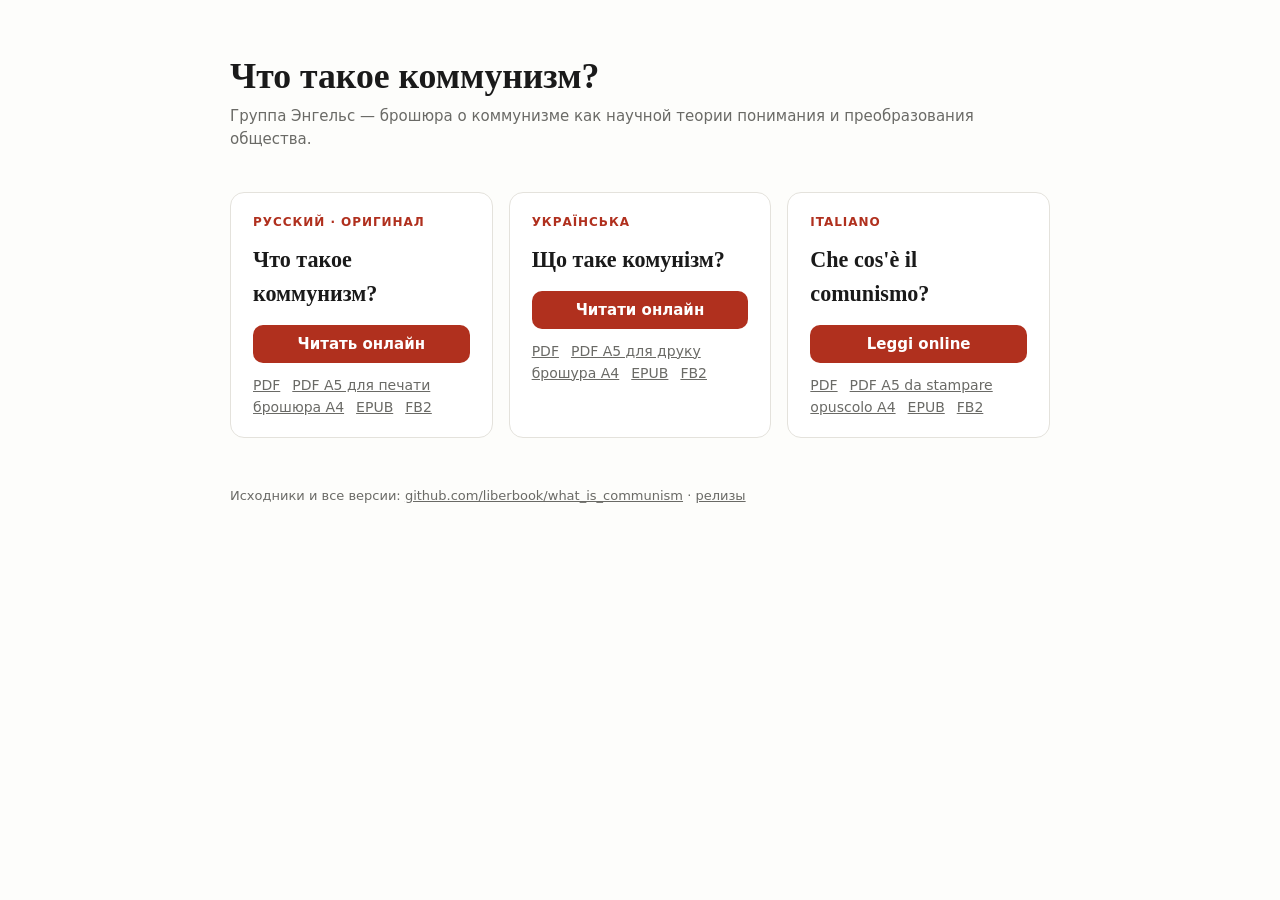
==== site/index.html @ a82dee17 "init" ====
<!doctype html>
<html lang="ru">
<head>
<meta charset="utf-8">
<meta name="viewport" content="width=device-width, initial-scale=1">
<title>Что такое коммунизм? · Що таке комунізм? · Che cos'è il comunismo?</title>
<meta name="description" content="Брошюра «Что такое коммунизм?» на русском, украинском и итальянском: читать онлайн, скачать PDF, EPUB, FB2.">
<style>
  :root { color-scheme: light dark; --bg: #fdfdfb; --ink: #1a1a1a; --muted: #6a6a66; --line: #e4e2dc; --card: #ffffff; --accent: #b0301e; }
  @media (prefers-color-scheme: dark) { :root { --bg: #151514; --ink: #ecebe6; --muted: #a3a29c; --line: #2e2d2a; --card: #1d1c1a; --accent: #e0654e; } }
  * { box-sizing: border-box; }
  body { margin: 0; background: var(--bg); color: var(--ink); font: 17px/1.55 Georgia, "PT Serif", "Times New Roman", serif; }
  main { max-width: 860px; margin: 0 auto; padding: 56px 20px 64px; }
  h1 { font-size: 2.1em; line-height: 1.15; margin: 0 0 8px; }
  .sub { color: var(--muted); margin: 0 0 40px; font-family: system-ui, sans-serif; font-size: 15px; }
  .grid { display: grid; grid-template-columns: repeat(auto-fit, minmax(240px, 1fr)); gap: 16px; }
  .card { background: var(--card); border: 1px solid var(--line); border-radius: 14px; padding: 22px; display: flex; flex-direction: column; gap: 14px; }
  .card h2 { margin: 0; font-size: 1.3em; }
  .lang { font: 600 12px system-ui, sans-serif; letter-spacing: .08em; text-transform: uppercase; color: var(--accent); }
  .read { display: inline-block; text-align: center; padding: 10px 14px; border-radius: 10px; background: var(--accent); color: #fff; text-decoration: none; font: 600 15px system-ui, sans-serif; }
  .files { display: flex; flex-wrap: wrap; gap: 6px 12px; font: 14px system-ui, sans-serif; }
  .files a { color: var(--muted); }
  footer { margin-top: 48px; color: var(--muted); font: 13px/1.5 system-ui, sans-serif; }
  footer a { color: var(--muted); }
</style>
</head>
<body>
<main>
  <h1>Что такое коммунизм?</h1>
  <p class="sub">Группа Энгельс — брошюра о коммунизме как научной теории понимания и преобразования общества.</p>
  <div class="grid">
    <section class="card" lang="ru">
      <span class="lang">Русский · оригинал</span>
      <h2>Что такое коммунизм?</h2>
      <a class="read" href="ru/">Читать онлайн</a>
      <div class="files">
        <a href="https://github.com/liberbook/what_is_communism/releases/latest/download/chto_takoe_kommunizm.pdf">PDF</a>
        <a href="https://github.com/liberbook/what_is_communism/releases/latest/download/chto_takoe_kommunizm_print.pdf">PDF A5 для печати</a>
        <a href="https://github.com/liberbook/what_is_communism/releases/latest/download/chto_takoe_kommunizm_booklet_a4.pdf">брошюра A4</a>
        <a href="https://github.com/liberbook/what_is_communism/releases/latest/download/chto_takoe_kommunizm.epub">EPUB</a>
        <a href="https://github.com/liberbook/what_is_communism/releases/latest/download/chto_takoe_kommunizm.fb2">FB2</a>
      </div>
    </section>
    <section class="card" lang="uk">
      <span class="lang">Українська</span>
      <h2>Що таке комунізм?</h2>
      <a class="read" href="uk/">Читати онлайн</a>
      <div class="files">
        <a href="https://github.com/liberbook/what_is_communism/releases/latest/download/shcho_take_komunizm.pdf">PDF</a>
        <a href="https://github.com/liberbook/what_is_communism/releases/latest/download/shcho_take_komunizm_print.pdf">PDF A5 для друку</a>
        <a href="https://github.com/liberbook/what_is_communism/releases/latest/download/shcho_take_komunizm_booklet_a4.pdf">брошура A4</a>
        <a href="https://github.com/liberbook/what_is_communism/releases/latest/download/shcho_take_komunizm.epub">EPUB</a>
        <a href="https://github.com/liberbook/what_is_communism/releases/latest/download/shcho_take_komunizm.fb2">FB2</a>
      </div>
    </section>
    <section class="card" lang="it">
      <span class="lang">Italiano</span>
      <h2>Che cos'è il comunismo?</h2>
      <a class="read" href="it/">Leggi online</a>
      <div class="files">
        <a href="https://github.com/liberbook/what_is_communism/releases/latest/download/che_cose_il_comunismo.pdf">PDF</a>
        <a href="https://github.com/liberbook/what_is_communism/releases/latest/download/che_cose_il_comunismo_print.pdf">PDF A5 da stampare</a>
        <a href="https://github.com/liberbook/what_is_communism/releases/latest/download/che_cose_il_comunismo_booklet_a4.pdf">opuscolo A4</a>
        <a href="https://github.com/liberbook/what_is_communism/releases/latest/download/che_cose_il_comunismo.epub">EPUB</a>
        <a href="https://github.com/liberbook/what_is_communism/releases/latest/download/che_cose_il_comunismo.fb2">FB2</a>
      </div>
    </section>
  </div>
  <footer>Исходники и все версии: <a href="https://github.com/liberbook/what_is_communism">github.com/liberbook/what_is_communism</a> · <a href="https://github.com/liberbook/what_is_communism/releases">релизы</a></footer>
</main>
</body>
</html>
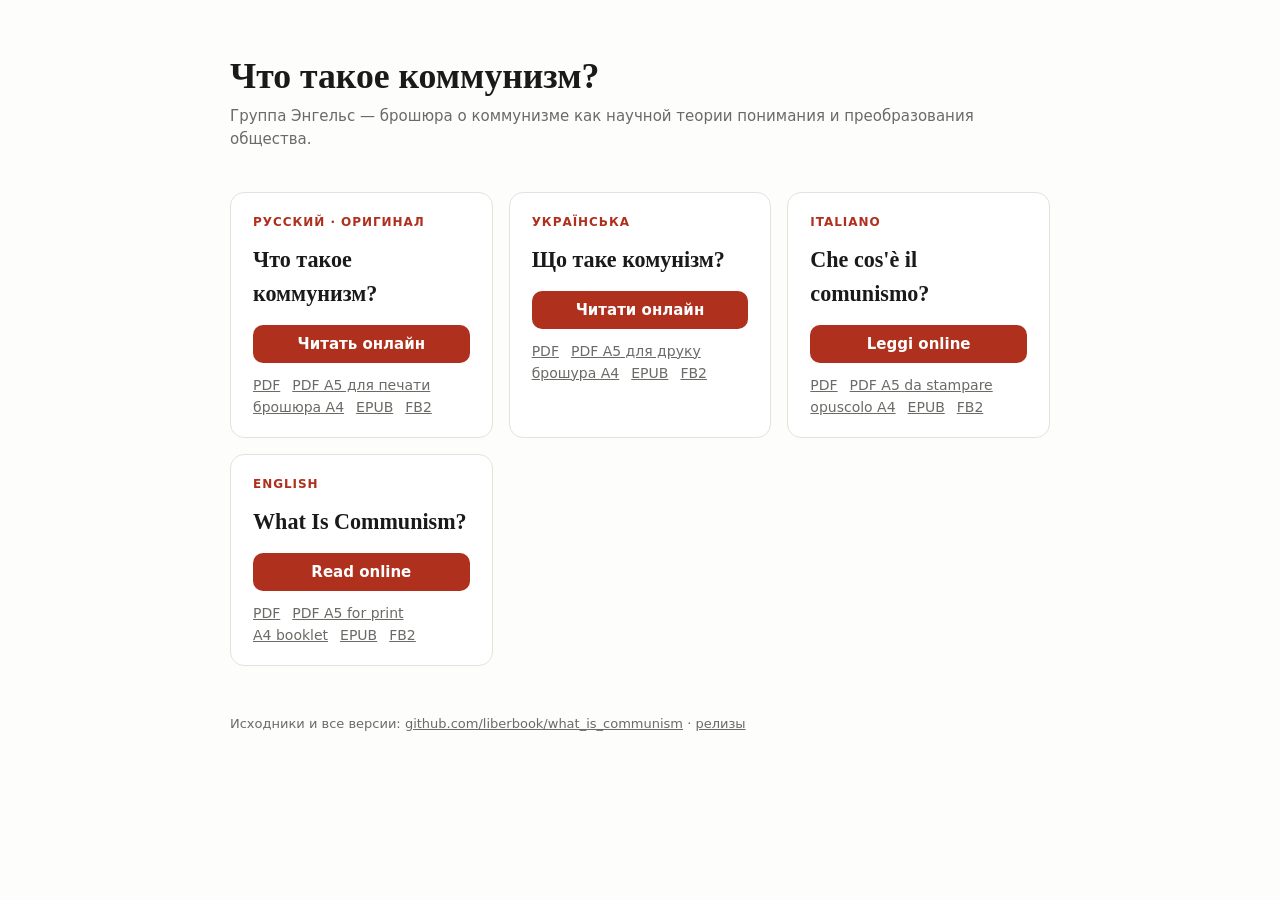
==== commit fb2d3bce: "Add the English edition Translated from Russian with Claude Opus 5.5 through TranslateBooksWithLLMs:" ====
--- a/site/index.html
+++ b/site/index.html
@@ -65,6 +65,18 @@
         <a href="https://github.com/liberbook/what_is_communism/releases/latest/download/che_cose_il_comunismo.fb2">FB2</a>
       </div>
     </section>
+    <section class="card" lang="en">
+      <span class="lang">English</span>
+      <h2>What Is Communism?</h2>
+      <a class="read" href="en/">Read online</a>
+      <div class="files">
+        <a href="https://github.com/liberbook/what_is_communism/releases/latest/download/what_is_communism.pdf">PDF</a>
+        <a href="https://github.com/liberbook/what_is_communism/releases/latest/download/what_is_communism_print.pdf">PDF A5 for print</a>
+        <a href="https://github.com/liberbook/what_is_communism/releases/latest/download/what_is_communism_booklet_a4.pdf">A4 booklet</a>
+        <a href="https://github.com/liberbook/what_is_communism/releases/latest/download/what_is_communism.epub">EPUB</a>
+        <a href="https://github.com/liberbook/what_is_communism/releases/latest/download/what_is_communism.fb2">FB2</a>
+      </div>
+    </section>
   </div>
   <footer>Исходники и все версии: <a href="https://github.com/liberbook/what_is_communism">github.com/liberbook/what_is_communism</a> · <a href="https://github.com/liberbook/what_is_communism/releases">релизы</a></footer>
 </main>
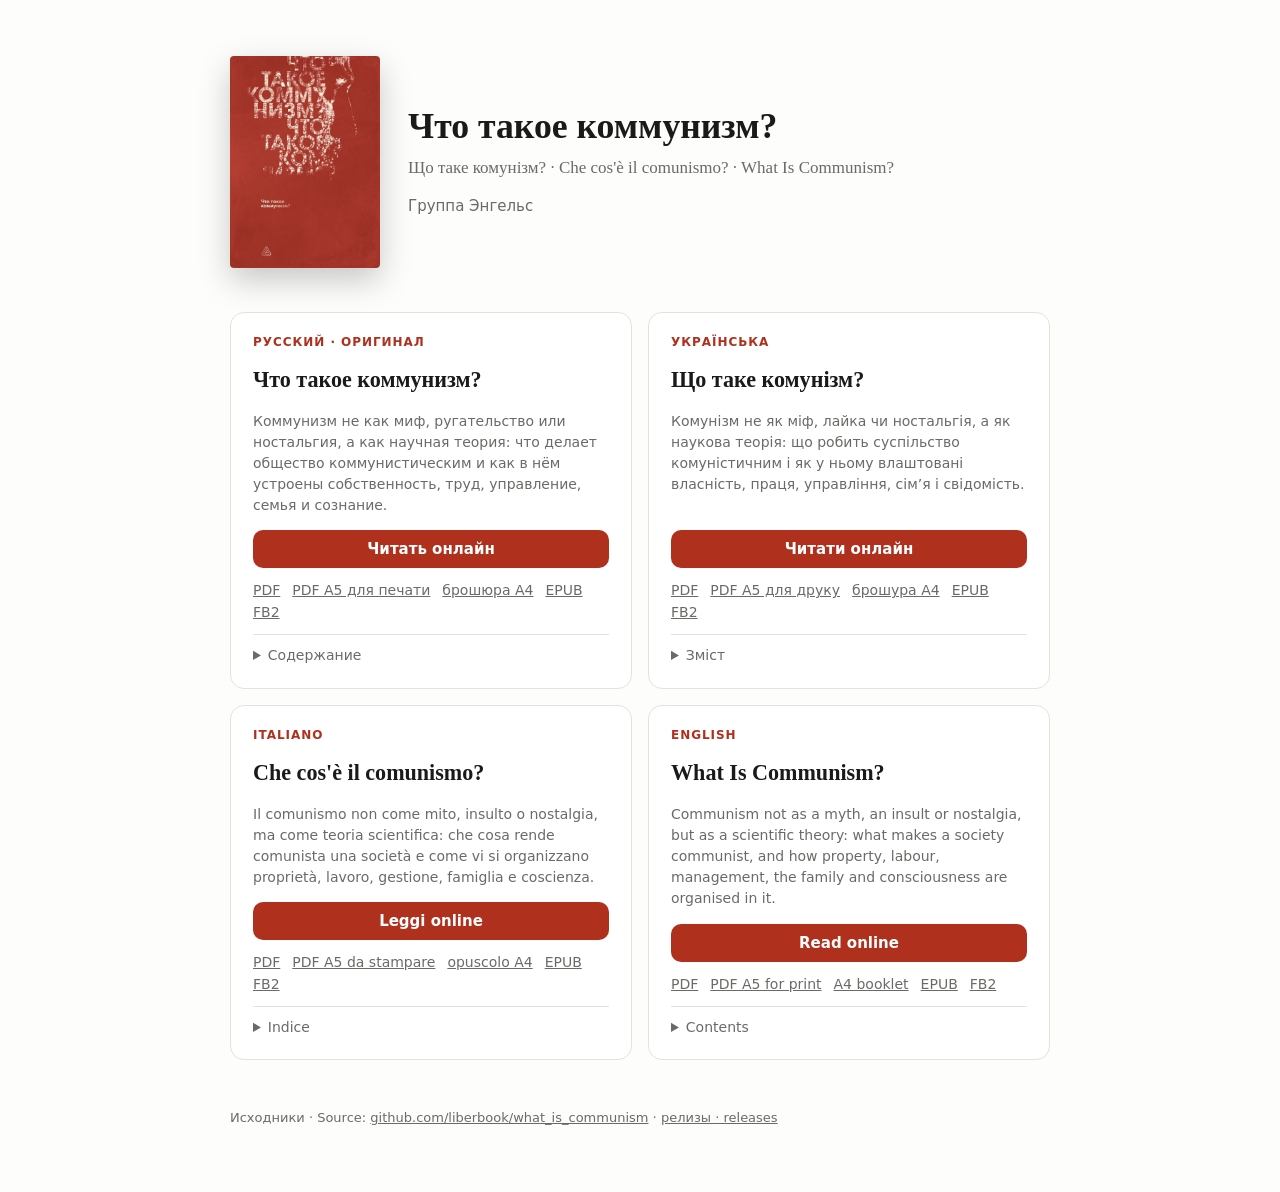
==== commit 2f192b1b: "Improve the landing page, add /wake-up/" ====
--- a/site/index.html
+++ b/site/index.html
@@ -3,35 +3,69 @@
 <head>
 <meta charset="utf-8">
 <meta name="viewport" content="width=device-width, initial-scale=1">
-<title>Что такое коммунизм? · Що таке комунізм? · Che cos'è il comunismo?</title>
-<meta name="description" content="Брошюра «Что такое коммунизм?» на русском, украинском и итальянском: читать онлайн, скачать PDF, EPUB, FB2.">
+<title>Что такое коммунизм? · Що таке комунізм? · Che cos'è il comunismo? · What Is Communism?</title>
+<meta name="description" content="Группа Энгельс. Коммунизм не как миф, ругательство или ностальгия, а как научная теория: что делает общество коммунистическим и как в нём устроены собственность, труд, управление, семья и сознание. Русский · Українська · Italiano · English: PDF, EPUB, FB2.">
+<link rel="canonical" href="https://liberbook.github.io/what_is_communism/">
+<meta property="og:type" content="website">
+<meta property="og:title" content="Что такое коммунизм?">
+<meta property="og:description" content="Группа Энгельс. Коммунизм не как миф, ругательство или ностальгия, а как научная теория: что делает общество коммунистическим и как в нём устроены собственность, труд, управление, семья и сознание. Русский · Українська · Italiano · English: PDF, EPUB, FB2.">
+<meta property="og:url" content="https://liberbook.github.io/what_is_communism/">
+<meta property="og:image" content="https://liberbook.github.io/what_is_communism/og.jpg">
+<meta property="og:image:width" content="1200">
+<meta property="og:image:height" content="630">
+<meta property="og:locale" content="ru_RU">
+<meta name="twitter:card" content="summary_large_image">
+<link rel="icon" href="favicon.svg" type="image/svg+xml">
 <style>
   :root { color-scheme: light dark; --bg: #fdfdfb; --ink: #1a1a1a; --muted: #6a6a66; --line: #e4e2dc; --card: #ffffff; --accent: #b0301e; }
   @media (prefers-color-scheme: dark) { :root { --bg: #151514; --ink: #ecebe6; --muted: #a3a29c; --line: #2e2d2a; --card: #1d1c1a; --accent: #e0654e; } }
   * { box-sizing: border-box; }
   body { margin: 0; background: var(--bg); color: var(--ink); font: 17px/1.55 Georgia, "PT Serif", "Times New Roman", serif; }
   main { max-width: 860px; margin: 0 auto; padding: 56px 20px 64px; }
+  .hero { display: grid; grid-template-columns: 150px 1fr; gap: 28px; align-items: center; margin: 0 0 44px; }
+  .hero img { display: block; width: 100%; height: auto; border-radius: 4px; box-shadow: 0 12px 32px rgba(0, 0, 0, .22); }
   h1 { font-size: 2.1em; line-height: 1.15; margin: 0 0 8px; }
-  .sub { color: var(--muted); margin: 0 0 40px; font-family: system-ui, sans-serif; font-size: 15px; }
-  .grid { display: grid; grid-template-columns: repeat(auto-fit, minmax(240px, 1fr)); gap: 16px; }
+  .titles { color: var(--muted); margin: 0 0 14px; }
+  .sub { color: var(--muted); margin: 0; font-family: system-ui, sans-serif; font-size: 15px; }
+  .grid { display: grid; grid-template-columns: repeat(auto-fit, minmax(300px, 1fr)); gap: 16px; }
   .card { background: var(--card); border: 1px solid var(--line); border-radius: 14px; padding: 22px; display: flex; flex-direction: column; gap: 14px; }
   .card h2 { margin: 0; font-size: 1.3em; }
+  .about { margin: 0; font: 14px/1.5 system-ui, sans-serif; color: var(--muted); flex-grow: 1; }
   .lang { font: 600 12px system-ui, sans-serif; letter-spacing: .08em; text-transform: uppercase; color: var(--accent); }
   .read { display: inline-block; text-align: center; padding: 10px 14px; border-radius: 10px; background: var(--accent); color: #fff; text-decoration: none; font: 600 15px system-ui, sans-serif; }
+  .read:hover { filter: brightness(1.08); }
   .files { display: flex; flex-wrap: wrap; gap: 6px 12px; font: 14px system-ui, sans-serif; }
   .files a { color: var(--muted); }
+  details { border-top: 1px solid var(--line); padding-top: 10px; font: 14px/1.45 system-ui, sans-serif; }
+  summary { cursor: pointer; color: var(--muted); }
+  details ol { margin: 8px 0 0; padding-left: 1.5em; }
+  details li { margin: 3px 0; }
+  details a { color: var(--ink); text-decoration: none; }
+  details a:hover { color: var(--accent); text-decoration: underline; }
   footer { margin-top: 48px; color: var(--muted); font: 13px/1.5 system-ui, sans-serif; }
   footer a { color: var(--muted); }
+  @media (max-width: 560px) {
+    main { padding-top: 32px; }
+    .hero { grid-template-columns: 96px 1fr; gap: 18px; }
+    h1 { font-size: 1.6em; }
+  }
 </style>
 </head>
 <body>
 <main>
-  <h1>Что такое коммунизм?</h1>
-  <p class="sub">Группа Энгельс — брошюра о коммунизме как научной теории понимания и преобразования общества.</p>
+  <header class="hero">
+    <img src="cover.jpg" width="420" height="594" alt="Что такое коммунизм?">
+    <div>
+      <h1>Что такое коммунизм?</h1>
+      <p class="titles">Що таке комунізм? · Che cos'è il comunismo? · What Is Communism?</p>
+      <p class="sub">Группа Энгельс</p>
+    </div>
+  </header>
   <div class="grid">
     <section class="card" lang="ru">
       <span class="lang">Русский · оригинал</span>
       <h2>Что такое коммунизм?</h2>
+      <p class="about">Коммунизм не как миф, ругательство или ностальгия, а как научная теория: что делает общество коммунистическим и как в нём устроены собственность, труд, управление, семья и сознание.</p>
       <a class="read" href="ru/">Читать онлайн</a>
       <div class="files">
         <a href="https://github.com/liberbook/what_is_communism/releases/latest/download/chto_takoe_kommunizm.pdf">PDF</a>
@@ -40,10 +74,27 @@
         <a href="https://github.com/liberbook/what_is_communism/releases/latest/download/chto_takoe_kommunizm.epub">EPUB</a>
         <a href="https://github.com/liberbook/what_is_communism/releases/latest/download/chto_takoe_kommunizm.fb2">FB2</a>
       </div>
+      <details>
+        <summary>Содержание</summary>
+        <ol>
+          <li><a href="ru/#sec:01_izobretaem_ochki">Изобретаем «очки-велосипед»</a></li>
+          <li><a href="ru/#sec:02_predislovie">Предисловие</a></li>
+          <li><a href="ru/#sec:03_osnovanie">Основание коммунизма</a></li>
+          <li><a href="ru/#sec:04_kommunizm_realnost">Коммунизм как реальность в общественном производстве</a></li>
+          <li><a href="ru/#sec:05_obshhaya_sobstvennost">Общая (общественная) собственность</a></li>
+          <li><a href="ru/#sec:06_necessitatem_truda">Необходимый труд и условия для коммунистической деятельности</a></li>
+          <li><a href="ru/#sec:07_kommunizm_upravlenie">Коммунизм и управление общественной жизнью</a></li>
+          <li><a href="ru/#sec:08_kommunizm_lichnost">Коммунизм и личность</a></li>
+          <li><a href="ru/#sec:09_kommunizm_semya">Коммунизм и семья</a></li>
+          <li><a href="ru/#sec:10_kommunizm_soznanie">Коммунизм и общественное сознание</a></li>
+          <li><a href="ru/#sec:11_zaklyuchenie">Заключение</a></li>
+        </ol>
+      </details>
     </section>
     <section class="card" lang="uk">
       <span class="lang">Українська</span>
       <h2>Що таке комунізм?</h2>
+      <p class="about">Комунізм не як міф, лайка чи ностальгія, а як наукова теорія: що робить суспільство комуністичним і як у ньому влаштовані власність, праця, управління, сім’я і свідомість.</p>
       <a class="read" href="uk/">Читати онлайн</a>
       <div class="files">
         <a href="https://github.com/liberbook/what_is_communism/releases/latest/download/shcho_take_komunizm.pdf">PDF</a>
@@ -52,10 +103,27 @@
         <a href="https://github.com/liberbook/what_is_communism/releases/latest/download/shcho_take_komunizm.epub">EPUB</a>
         <a href="https://github.com/liberbook/what_is_communism/releases/latest/download/shcho_take_komunizm.fb2">FB2</a>
       </div>
+      <details>
+        <summary>Зміст</summary>
+        <ol>
+          <li><a href="uk/#sec:01_izobretaem_ochki">Вигадуємо «окуляри-велосипед»</a></li>
+          <li><a href="uk/#sec:02_predislovie">Передмова</a></li>
+          <li><a href="uk/#sec:03_osnovanie">Основа комунізму</a></li>
+          <li><a href="uk/#sec:04_kommunizm_realnost">Комунізм як реальність у суспільному виробництві</a></li>
+          <li><a href="uk/#sec:05_obshhaya_sobstvennost">Загальна (суспільна) власність</a></li>
+          <li><a href="uk/#sec:06_necessitatem_truda">Необхідна праця та умови для комуністичної діяльності</a></li>
+          <li><a href="uk/#sec:07_kommunizm_upravlenie">Комунізм і управління суспільним життям</a></li>
+          <li><a href="uk/#sec:08_kommunizm_lichnost">Комунізм і особистість</a></li>
+          <li><a href="uk/#sec:09_kommunizm_semya">Комунізм і сім’я</a></li>
+          <li><a href="uk/#sec:10_kommunizm_soznanie">Комунізм і суспільна свідомість</a></li>
+          <li><a href="uk/#sec:11_zaklyuchenie">Висновок</a></li>
+        </ol>
+      </details>
     </section>
     <section class="card" lang="it">
       <span class="lang">Italiano</span>
       <h2>Che cos'è il comunismo?</h2>
+      <p class="about">Il comunismo non come mito, insulto o nostalgia, ma come teoria scientifica: che cosa rende comunista una società e come vi si organizzano proprietà, lavoro, gestione, famiglia e coscienza.</p>
       <a class="read" href="it/">Leggi online</a>
       <div class="files">
         <a href="https://github.com/liberbook/what_is_communism/releases/latest/download/che_cose_il_comunismo.pdf">PDF</a>
@@ -64,10 +132,27 @@
         <a href="https://github.com/liberbook/what_is_communism/releases/latest/download/che_cose_il_comunismo.epub">EPUB</a>
         <a href="https://github.com/liberbook/what_is_communism/releases/latest/download/che_cose_il_comunismo.fb2">FB2</a>
       </div>
+      <details>
+        <summary>Indice</summary>
+        <ol>
+          <li><a href="it/#sec:01_inventiamo_occhiali">Inventiamo gli «occhiali-bicicletta»</a></li>
+          <li><a href="it/#sec:02_prefazione">Prefazione</a></li>
+          <li><a href="it/#sec:03_fondamenti">Il fondamento del comunismo</a></li>
+          <li><a href="it/#sec:04_comunismo_realta">Il comunismo come realtà nella produzione sociale</a></li>
+          <li><a href="it/#sec:05_proprieta_comune">La proprietà comune (sociale)</a></li>
+          <li><a href="it/#sec:06_opera_necessaria">Il lavoro necessario e le condizioni per l'attività comunista</a></li>
+          <li><a href="it/#sec:07_comunismo_gestione">Il comunismo e la gestione della vita sociale</a></li>
+          <li><a href="it/#sec:08_comunismo_individuo">Il comunismo e la personalità</a></li>
+          <li><a href="it/#sec:09_comunismo_famiglia">Il comunismo e la famiglia</a></li>
+          <li><a href="it/#sec:10_comunismo_coscienza">Il comunismo e la coscienza sociale</a></li>
+          <li><a href="it/#sec:11_conclusione">Conclusione</a></li>
+        </ol>
+      </details>
     </section>
     <section class="card" lang="en">
       <span class="lang">English</span>
       <h2>What Is Communism?</h2>
+      <p class="about">Communism not as a myth, an insult or nostalgia, but as a scientific theory: what makes a society communist, and how property, labour, management, the family and consciousness are organised in it.</p>
       <a class="read" href="en/">Read online</a>
       <div class="files">
         <a href="https://github.com/liberbook/what_is_communism/releases/latest/download/what_is_communism.pdf">PDF</a>
@@ -76,9 +161,25 @@
         <a href="https://github.com/liberbook/what_is_communism/releases/latest/download/what_is_communism.epub">EPUB</a>
         <a href="https://github.com/liberbook/what_is_communism/releases/latest/download/what_is_communism.fb2">FB2</a>
       </div>
+      <details>
+        <summary>Contents</summary>
+        <ol>
+          <li><a href="en/#sec:01_inventing_spectacles">Inventing the “Bicycle Spectacles”</a></li>
+          <li><a href="en/#sec:02_preface">Preface</a></li>
+          <li><a href="en/#sec:03_foundation">The Foundation of Communism</a></li>
+          <li><a href="en/#sec:04_communism_reality">Communism as a Reality in Social Production</a></li>
+          <li><a href="en/#sec:05_common_property">Common (Social) Property</a></li>
+          <li><a href="en/#sec:06_necessary_labour">Necessary Labour and the Conditions for Communist Activity</a></li>
+          <li><a href="en/#sec:07_communism_management">Communism and the Management of Social Life</a></li>
+          <li><a href="en/#sec:08_communism_personality">Communism and the Personality</a></li>
+          <li><a href="en/#sec:09_communism_family">Communism and the Family</a></li>
+          <li><a href="en/#sec:10_communism_consciousness">Communism and Social Consciousness</a></li>
+          <li><a href="en/#sec:11_conclusion">Conclusion</a></li>
+        </ol>
+      </details>
     </section>
   </div>
-  <footer>Исходники и все версии: <a href="https://github.com/liberbook/what_is_communism">github.com/liberbook/what_is_communism</a> · <a href="https://github.com/liberbook/what_is_communism/releases">релизы</a></footer>
+  <footer>Исходники · Source: <a href="https://github.com/liberbook/what_is_communism">github.com/liberbook/what_is_communism</a> · <a href="https://github.com/liberbook/what_is_communism/releases">релизы · releases</a></footer>
 </main>
 </body>
 </html>
